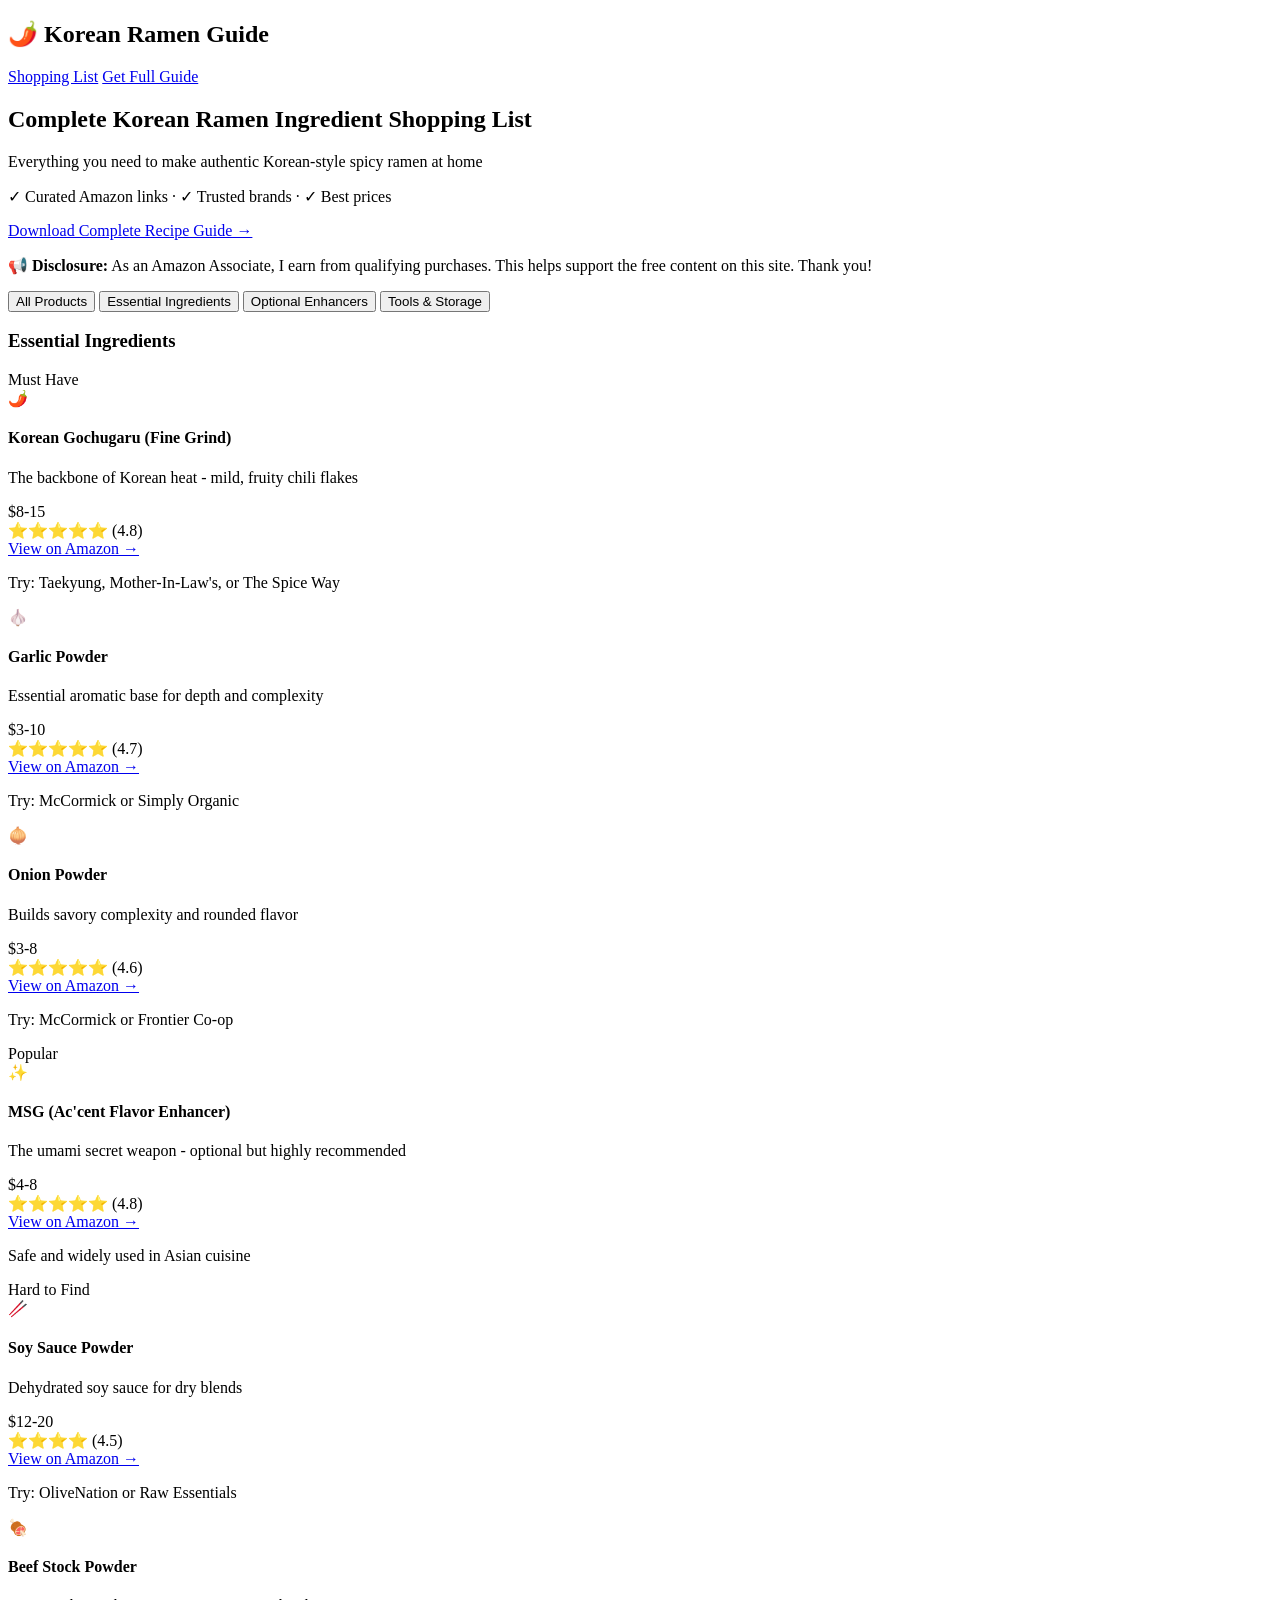
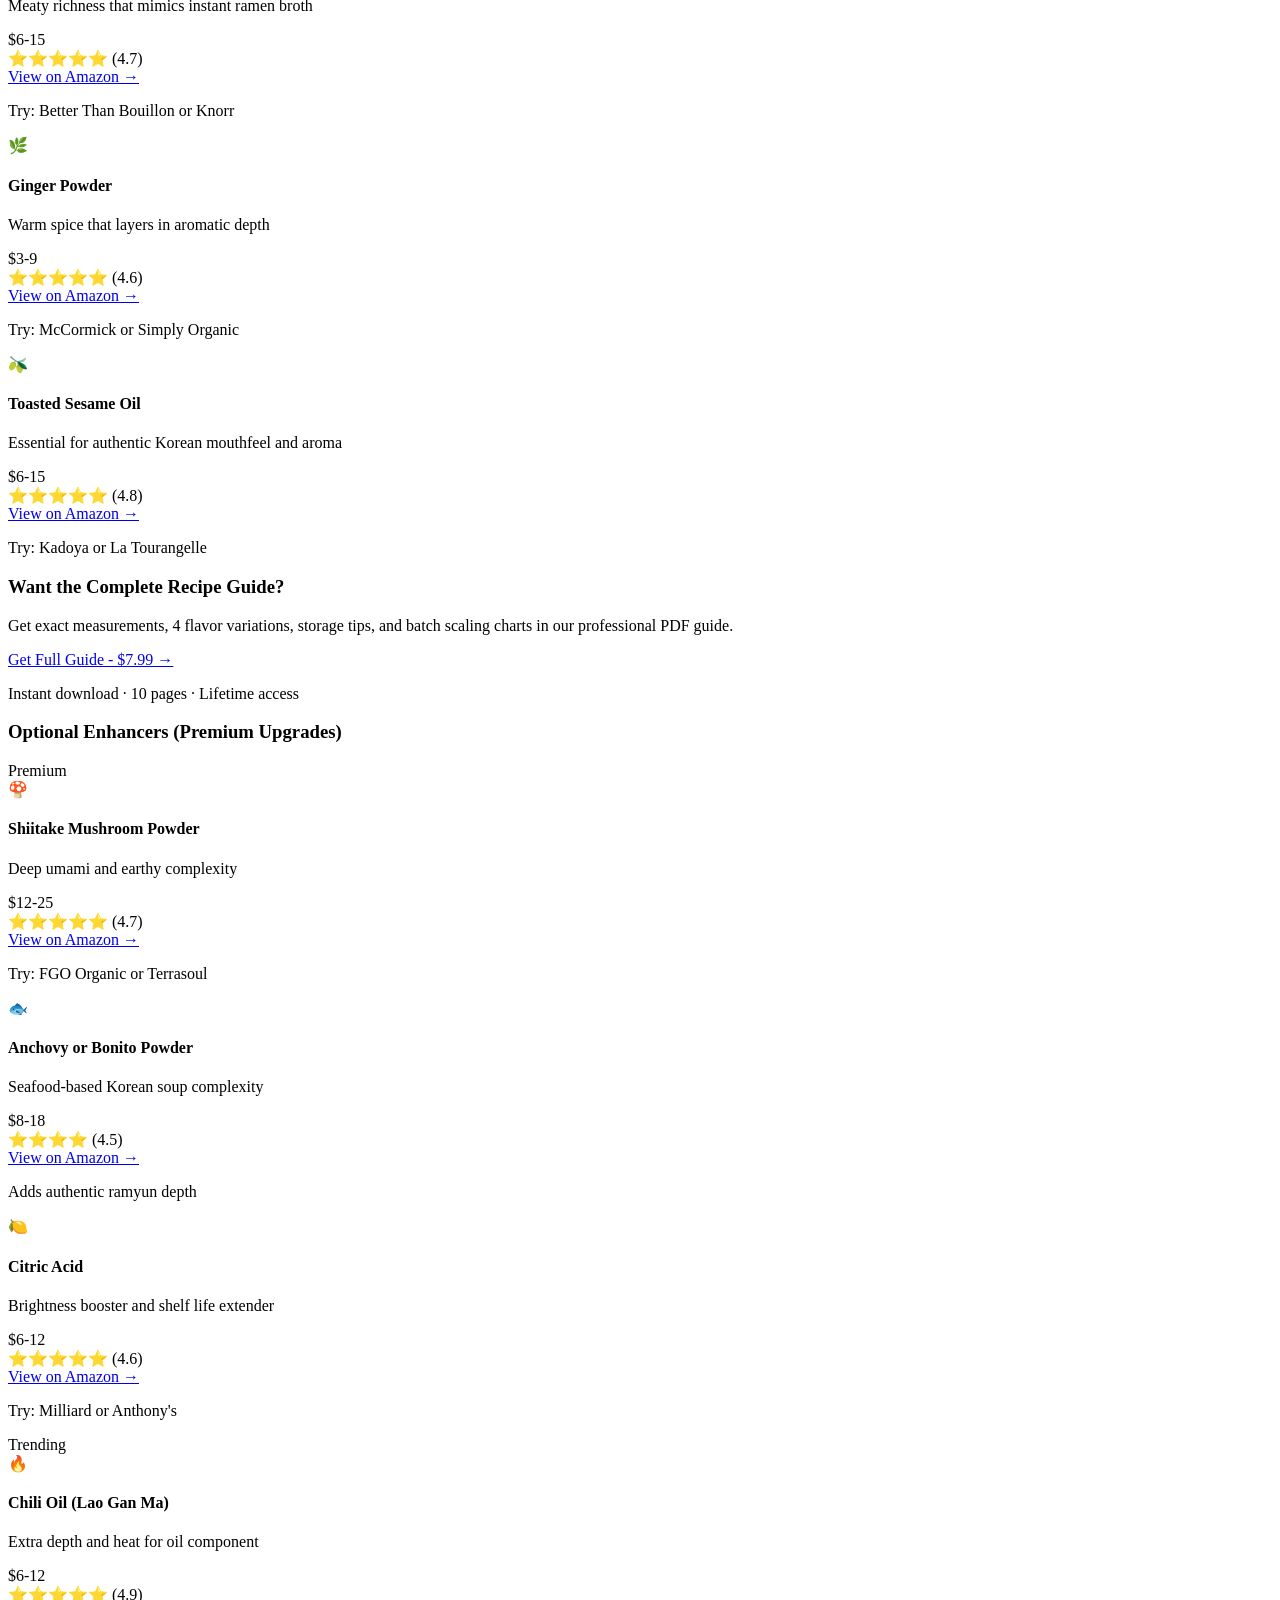
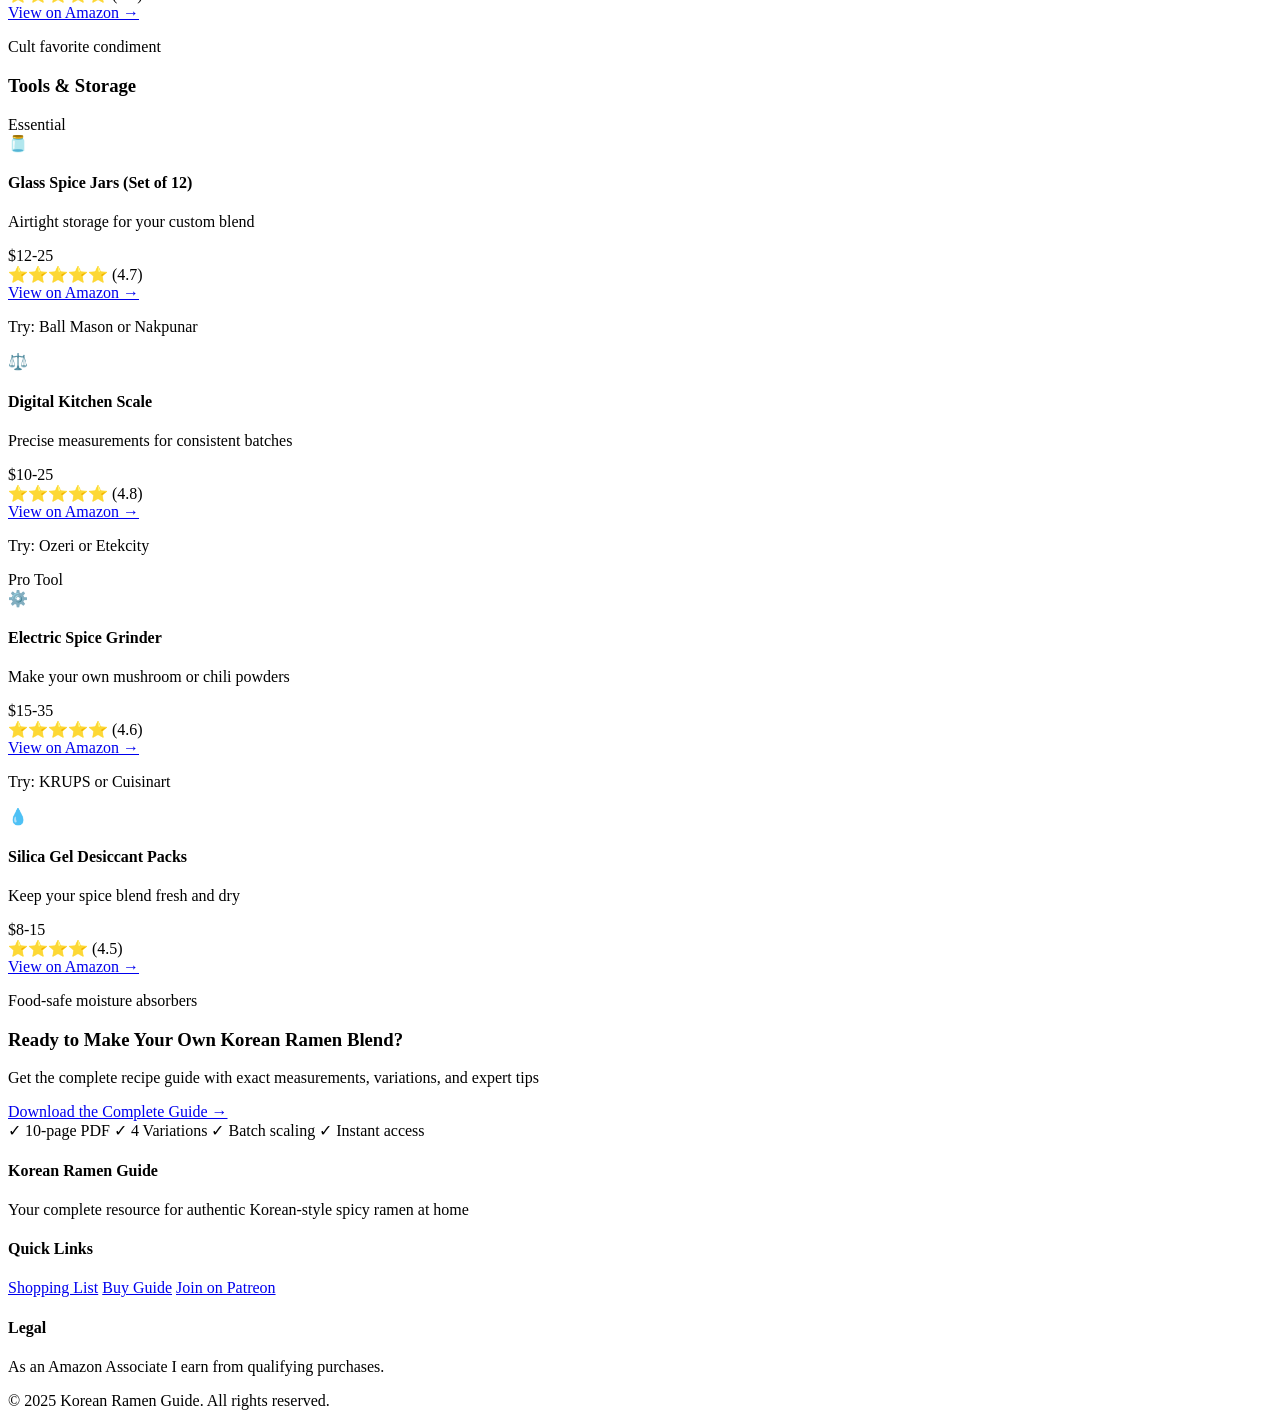
==== index.html @ 149f8b1f "Index file added Index file added" ====
<!DOCTYPE html>
<html lang="en">
<head>
    <meta charset="UTF-8">
    <meta name="viewport" content="width=device-width, initial-scale=1.0">
    <meta name="description" content="Complete shopping list for Korean-style spicy ramen seasoning ingredients. Find everything you need on Amazon with our curated guide.">
    <meta name="keywords" content="Korean ramen, gochugaru, ramen seasoning, DIY ramen, Korean ingredients">
    <title>Korean Ramen Ingredients Shopping List | Complete Guide</title>
    <link rel="stylesheet" href="styles.css">
</head>
<body>
    <!-- Header -->
    <header>
        <nav class="nav-container">
            <div class="logo">
                <h1>🌶️ Korean Ramen Guide</h1>
            </div>
            <div class="nav-links">
                <a href="index.html" class="nav-link active">Shopping List</a>
                <a href="guide.html" class="nav-link">Get Full Guide</a>
            </div>
        </nav>
    </header>

    <!-- Hero Section -->
    <section class="hero">
        <div class="container">
            <h2>Complete Korean Ramen Ingredient Shopping List</h2>
            <p class="subtitle">Everything you need to make authentic Korean-style spicy ramen at home</p>
            <p class="hero-subtext">✓ Curated Amazon links · ✓ Trusted brands · ✓ Best prices</p>
            <a href="guide.html" class="btn btn-secondary">Download Complete Recipe Guide →</a>
        </div>
    </section>

    <!-- Amazon Disclosure -->
    <div class="disclosure">
        <div class="container">
            <p>📢 <strong>Disclosure:</strong> As an Amazon Associate, I earn from qualifying purchases. This helps support the free content on this site. Thank you!</p>
        </div>
    </div>

    <!-- Filter Tabs -->
    <section class="filters">
        <div class="container">
            <div class="filter-tabs">
                <button class="filter-btn active" data-filter="all">All Products</button>
                <button class="filter-btn" data-filter="essential">Essential Ingredients</button>
                <button class="filter-btn" data-filter="optional">Optional Enhancers</button>
                <button class="filter-btn" data-filter="tools">Tools & Storage</button>
            </div>
        </div>
    </section>

    <!-- Products Section -->
    <section class="products">
        <div class="container">
            <h3 class="section-title">Essential Ingredients</h3>
            
            <div class="product-grid">
                <!-- Product Card 1 -->
                <div class="product-card" data-category="essential">
                    <div class="product-badge">Must Have</div>
                    <div class="product-image">
                        <div class="placeholder-img">🌶️</div>
                    </div>
                    <h4>Korean Gochugaru (Fine Grind)</h4>
                    <p class="product-desc">The backbone of Korean heat - mild, fruity chili flakes</p>
                    <div class="product-price">$8-15</div>
                    <div class="product-rating">⭐⭐⭐⭐⭐ (4.8)</div>
                    <a href="#" class="btn btn-primary btn-affiliate" target="_blank" rel="nofollow">View on Amazon →</a>
                    <p class="product-note">Try: Taekyung, Mother-In-Law's, or The Spice Way</p>
                </div>

                <!-- Product Card 2 -->
                <div class="product-card" data-category="essential">
                    <div class="product-image">
                        <div class="placeholder-img">🧄</div>
                    </div>
                    <h4>Garlic Powder</h4>
                    <p class="product-desc">Essential aromatic base for depth and complexity</p>
                    <div class="product-price">$3-10</div>
                    <div class="product-rating">⭐⭐⭐⭐⭐ (4.7)</div>
                    <a href="#" class="btn btn-primary btn-affiliate" target="_blank" rel="nofollow">View on Amazon →</a>
                    <p class="product-note">Try: McCormick or Simply Organic</p>
                </div>

                <!-- Product Card 3 -->
                <div class="product-card" data-category="essential">
                    <div class="product-image">
                        <div class="placeholder-img">🧅</div>
                    </div>
                    <h4>Onion Powder</h4>
                    <p class="product-desc">Builds savory complexity and rounded flavor</p>
                    <div class="product-price">$3-8</div>
                    <div class="product-rating">⭐⭐⭐⭐⭐ (4.6)</div>
                    <a href="#" class="btn btn-primary btn-affiliate" target="_blank" rel="nofollow">View on Amazon →</a>
                    <p class="product-note">Try: McCormick or Frontier Co-op</p>
                </div>

                <!-- Product Card 4 -->
                <div class="product-card" data-category="essential">
                    <div class="product-badge">Popular</div>
                    <div class="product-image">
                        <div class="placeholder-img">✨</div>
                    </div>
                    <h4>MSG (Ac'cent Flavor Enhancer)</h4>
                    <p class="product-desc">The umami secret weapon - optional but highly recommended</p>
                    <div class="product-price">$4-8</div>
                    <div class="product-rating">⭐⭐⭐⭐⭐ (4.8)</div>
                    <a href="#" class="btn btn-primary btn-affiliate" target="_blank" rel="nofollow">View on Amazon →</a>
                    <p class="product-note">Safe and widely used in Asian cuisine</p>
                </div>

                <!-- Product Card 5 -->
                <div class="product-card" data-category="essential">
                    <div class="product-badge">Hard to Find</div>
                    <div class="product-image">
                        <div class="placeholder-img">🥢</div>
                    </div>
                    <h4>Soy Sauce Powder</h4>
                    <p class="product-desc">Dehydrated soy sauce for dry blends</p>
                    <div class="product-price">$12-20</div>
                    <div class="product-rating">⭐⭐⭐⭐ (4.5)</div>
                    <a href="#" class="btn btn-primary btn-affiliate" target="_blank" rel="nofollow">View on Amazon →</a>
                    <p class="product-note">Try: OliveNation or Raw Essentials</p>
                </div>

                <!-- Product Card 6 -->
                <div class="product-card" data-category="essential">
                    <div class="product-image">
                        <div class="placeholder-img">🍖</div>
                    </div>
                    <h4>Beef Stock Powder</h4>
                    <p class="product-desc">Meaty richness that mimics instant ramen broth</p>
                    <div class="product-price">$6-15</div>
                    <div class="product-rating">⭐⭐⭐⭐⭐ (4.7)</div>
                    <a href="#" class="btn btn-primary btn-affiliate" target="_blank" rel="nofollow">View on Amazon →</a>
                    <p class="product-note">Try: Better Than Bouillon or Knorr</p>
                </div>

                <!-- Product Card 7 -->
                <div class="product-card" data-category="essential">
                    <div class="product-image">
                        <div class="placeholder-img">🌿</div>
                    </div>
                    <h4>Ginger Powder</h4>
                    <p class="product-desc">Warm spice that layers in aromatic depth</p>
                    <div class="product-price">$3-9</div>
                    <div class="product-rating">⭐⭐⭐⭐⭐ (4.6)</div>
                    <a href="#" class="btn btn-primary btn-affiliate" target="_blank" rel="nofollow">View on Amazon →</a>
                    <p class="product-note">Try: McCormick or Simply Organic</p>
                </div>

                <!-- Product Card 8 -->
                <div class="product-card" data-category="essential">
                    <div class="product-image">
                        <div class="placeholder-img">🫒</div>
                    </div>
                    <h4>Toasted Sesame Oil</h4>
                    <p class="product-desc">Essential for authentic Korean mouthfeel and aroma</p>
                    <div class="product-price">$6-15</div>
                    <div class="product-rating">⭐⭐⭐⭐⭐ (4.8)</div>
                    <a href="#" class="btn btn-primary btn-affiliate" target="_blank" rel="nofollow">View on Amazon →</a>
                    <p class="product-note">Try: Kadoya or La Tourangelle</p>
                </div>
            </div>

            <!-- Mid-page CTA -->
            <div class="cta-box">
                <h3>Want the Complete Recipe Guide?</h3>
                <p>Get exact measurements, 4 flavor variations, storage tips, and batch scaling charts in our professional PDF guide.</p>
                <a href="guide.html" class="btn btn-cta">Get Full Guide - $7.99 →</a>
                <p class="cta-subtext">Instant download · 10 pages · Lifetime access</p>
            </div>

            <!-- Optional Enhancers Section -->
            <h3 class="section-title">Optional Enhancers (Premium Upgrades)</h3>
            
            <div class="product-grid">
                <!-- Product Card 9 -->
                <div class="product-card" data-category="optional">
                    <div class="product-badge">Premium</div>
                    <div class="product-image">
                        <div class="placeholder-img">🍄</div>
                    </div>
                    <h4>Shiitake Mushroom Powder</h4>
                    <p class="product-desc">Deep umami and earthy complexity</p>
                    <div class="product-price">$12-25</div>
                    <div class="product-rating">⭐⭐⭐⭐⭐ (4.7)</div>
                    <a href="#" class="btn btn-primary btn-affiliate" target="_blank" rel="nofollow">View on Amazon →</a>
                    <p class="product-note">Try: FGO Organic or Terrasoul</p>
                </div>

                <!-- Product Card 10 -->
                <div class="product-card" data-category="optional">
                    <div class="product-image">
                        <div class="placeholder-img">🐟</div>
                    </div>
                    <h4>Anchovy or Bonito Powder</h4>
                    <p class="product-desc">Seafood-based Korean soup complexity</p>
                    <div class="product-price">$8-18</div>
                    <div class="product-rating">⭐⭐⭐⭐ (4.5)</div>
                    <a href="#" class="btn btn-primary btn-affiliate" target="_blank" rel="nofollow">View on Amazon →</a>
                    <p class="product-note">Adds authentic ramyun depth</p>
                </div>

                <!-- Product Card 11 -->
                <div class="product-card" data-category="optional">
                    <div class="product-image">
                        <div class="placeholder-img">🍋</div>
                    </div>
                    <h4>Citric Acid</h4>
                    <p class="product-desc">Brightness booster and shelf life extender</p>
                    <div class="product-price">$6-12</div>
                    <div class="product-rating">⭐⭐⭐⭐⭐ (4.6)</div>
                    <a href="#" class="btn btn-primary btn-affiliate" target="_blank" rel="nofollow">View on Amazon →</a>
                    <p class="product-note">Try: Milliard or Anthony's</p>
                </div>

                <!-- Product Card 12 -->
                <div class="product-card" data-category="optional">
                    <div class="product-badge">Trending</div>
                    <div class="product-image">
                        <div class="placeholder-img">🔥</div>
                    </div>
                    <h4>Chili Oil (Lao Gan Ma)</h4>
                    <p class="product-desc">Extra depth and heat for oil component</p>
                    <div class="product-price">$6-12</div>
                    <div class="product-rating">⭐⭐⭐⭐⭐ (4.9)</div>
                    <a href="#" class="btn btn-primary btn-affiliate" target="_blank" rel="nofollow">View on Amazon →</a>
                    <p class="product-note">Cult favorite condiment</p>
                </div>
            </div>

            <!-- Tools & Storage Section -->
            <h3 class="section-title">Tools & Storage</h3>
            
            <div class="product-grid">
                <!-- Product Card 13 -->
                <div class="product-card" data-category="tools">
                    <div class="product-badge">Essential</div>
                    <div class="product-image">
                        <div class="placeholder-img">🫙</div>
                    </div>
                    <h4>Glass Spice Jars (Set of 12)</h4>
                    <p class="product-desc">Airtight storage for your custom blend</p>
                    <div class="product-price">$12-25</div>
                    <div class="product-rating">⭐⭐⭐⭐⭐ (4.7)</div>
                    <a href="#" class="btn btn-primary btn-affiliate" target="_blank" rel="nofollow">View on Amazon →</a>
                    <p class="product-note">Try: Ball Mason or Nakpunar</p>
                </div>

                <!-- Product Card 14 -->
                <div class="product-card" data-category="tools">
                    <div class="product-image">
                        <div class="placeholder-img">⚖️</div>
                    </div>
                    <h4>Digital Kitchen Scale</h4>
                    <p class="product-desc">Precise measurements for consistent batches</p>
                    <div class="product-price">$10-25</div>
                    <div class="product-rating">⭐⭐⭐⭐⭐ (4.8)</div>
                    <a href="#" class="btn btn-primary btn-affiliate" target="_blank" rel="nofollow">View on Amazon →</a>
                    <p class="product-note">Try: Ozeri or Etekcity</p>
                </div>

                <!-- Product Card 15 -->
                <div class="product-card" data-category="tools">
                    <div class="product-badge">Pro Tool</div>
                    <div class="product-image">
                        <div class="placeholder-img">⚙️</div>
                    </div>
                    <h4>Electric Spice Grinder</h4>
                    <p class="product-desc">Make your own mushroom or chili powders</p>
                    <div class="product-price">$15-35</div>
                    <div class="product-rating">⭐⭐⭐⭐⭐ (4.6)</div>
                    <a href="#" class="btn btn-primary btn-affiliate" target="_blank" rel="nofollow">View on Amazon →</a>
                    <p class="product-note">Try: KRUPS or Cuisinart</p>
                </div>

                <!-- Product Card 16 -->
                <div class="product-card" data-category="tools">
                    <div class="product-image">
                        <div class="placeholder-img">💧</div>
                    </div>
                    <h4>Silica Gel Desiccant Packs</h4>
                    <p class="product-desc">Keep your spice blend fresh and dry</p>
                    <div class="product-price">$8-15</div>
                    <div class="product-rating">⭐⭐⭐⭐ (4.5)</div>
                    <a href="#" class="btn btn-primary btn-affiliate" target="_blank" rel="nofollow">View on Amazon →</a>
                    <p class="product-note">Food-safe moisture absorbers</p>
                </div>
            </div>

        </div>
    </section>

    <!-- Final CTA Section -->
    <section class="final-cta">
        <div class="container">
            <h3>Ready to Make Your Own Korean Ramen Blend?</h3>
            <p>Get the complete recipe guide with exact measurements, variations, and expert tips</p>
            <a href="guide.html" class="btn btn-cta-large">Download the Complete Guide →</a>
            <div class="cta-features">
                <span>✓ 10-page PDF</span>
                <span>✓ 4 Variations</span>
                <span>✓ Batch scaling</span>
                <span>✓ Instant access</span>
            </div>
        </div>
    </section>

    <!-- Footer -->
    <footer>
        <div class="container">
            <div class="footer-content">
                <div class="footer-section">
                    <h4>Korean Ramen Guide</h4>
                    <p>Your complete resource for authentic Korean-style spicy ramen at home</p>
                </div>
                <div class="footer-section">
                    <h4>Quick Links</h4>
                    <a href="index.html">Shopping List</a>
                    <a href="guide.html">Buy Guide</a>
                    <a href="#" target="_blank">Join on Patreon</a>
                </div>
                <div class="footer-section">
                    <h4>Legal</h4>
                    <p class="small">As an Amazon Associate I earn from qualifying purchases.</p>
                    <p class="small">© 2025 Korean Ramen Guide. All rights reserved.</p>
                </div>
            </div>
        </div>
    </footer>

    <script src="script.js"></script>
</body>
</html>
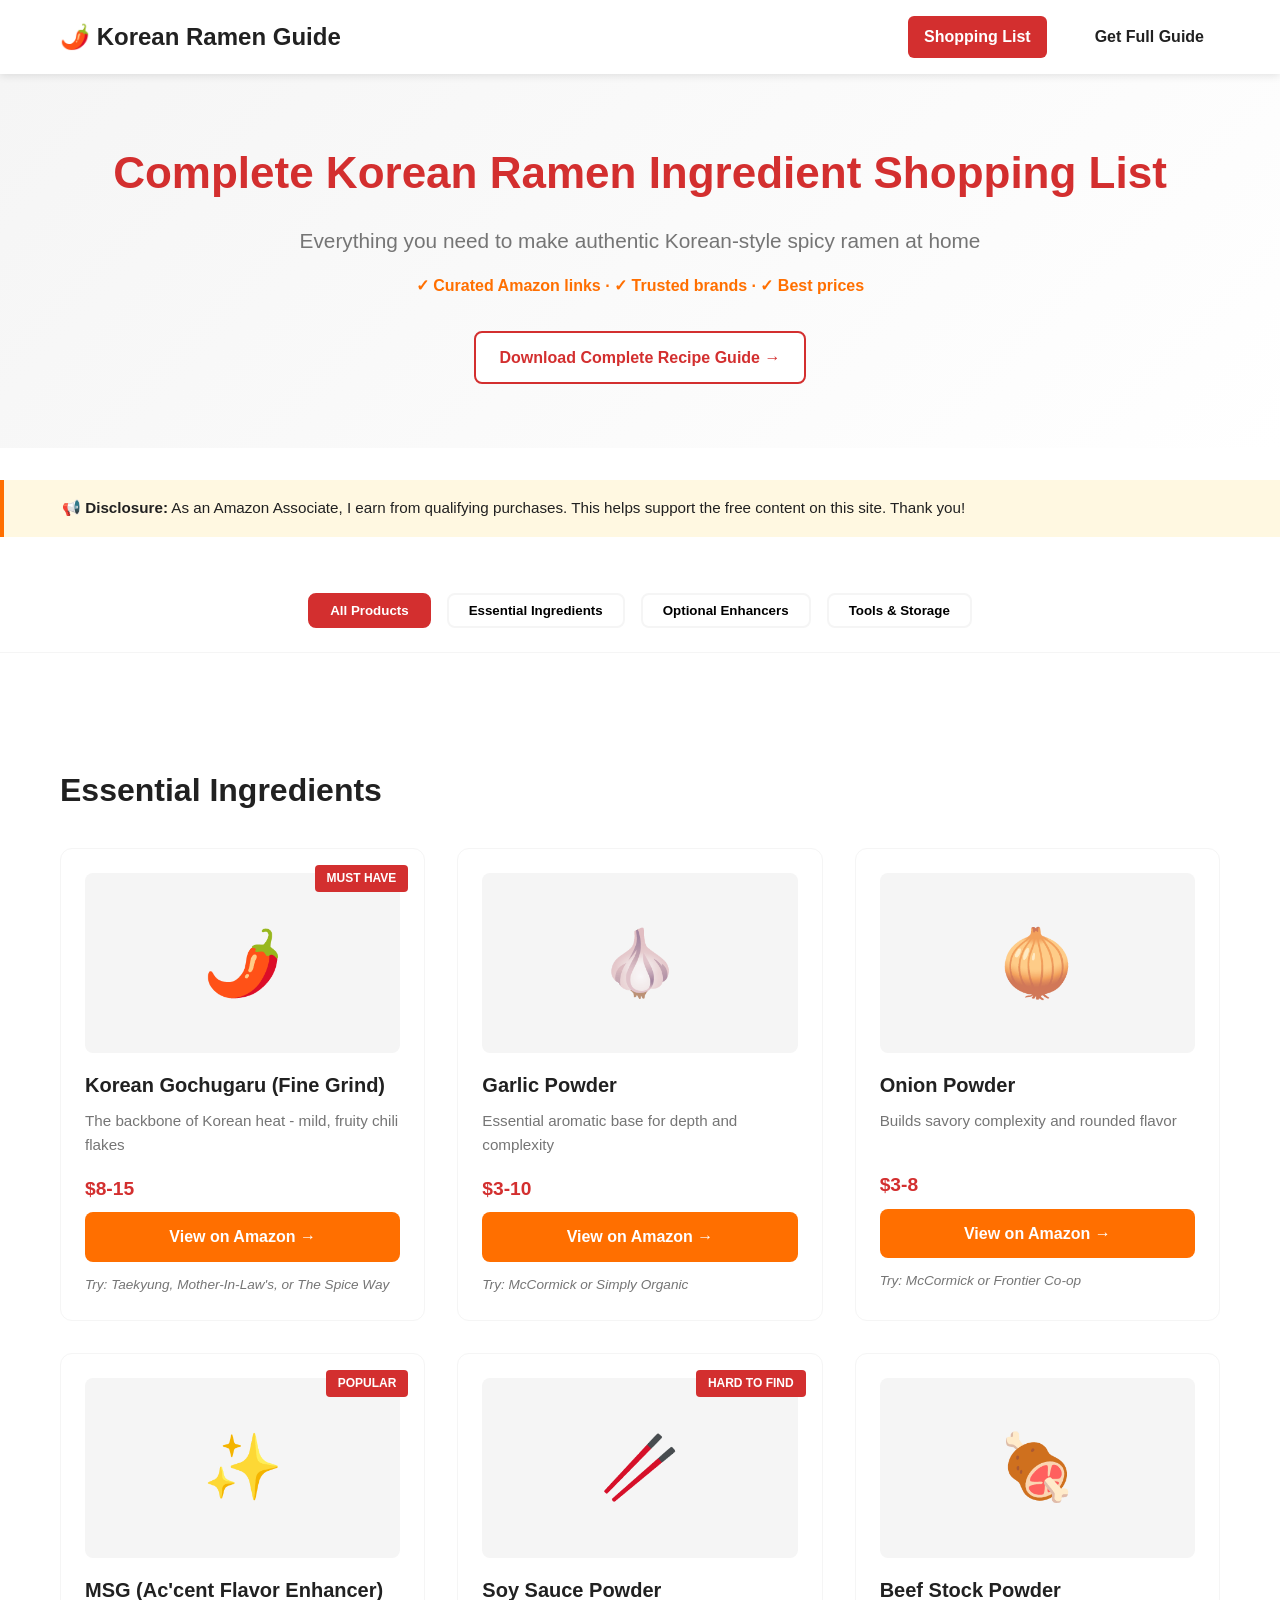
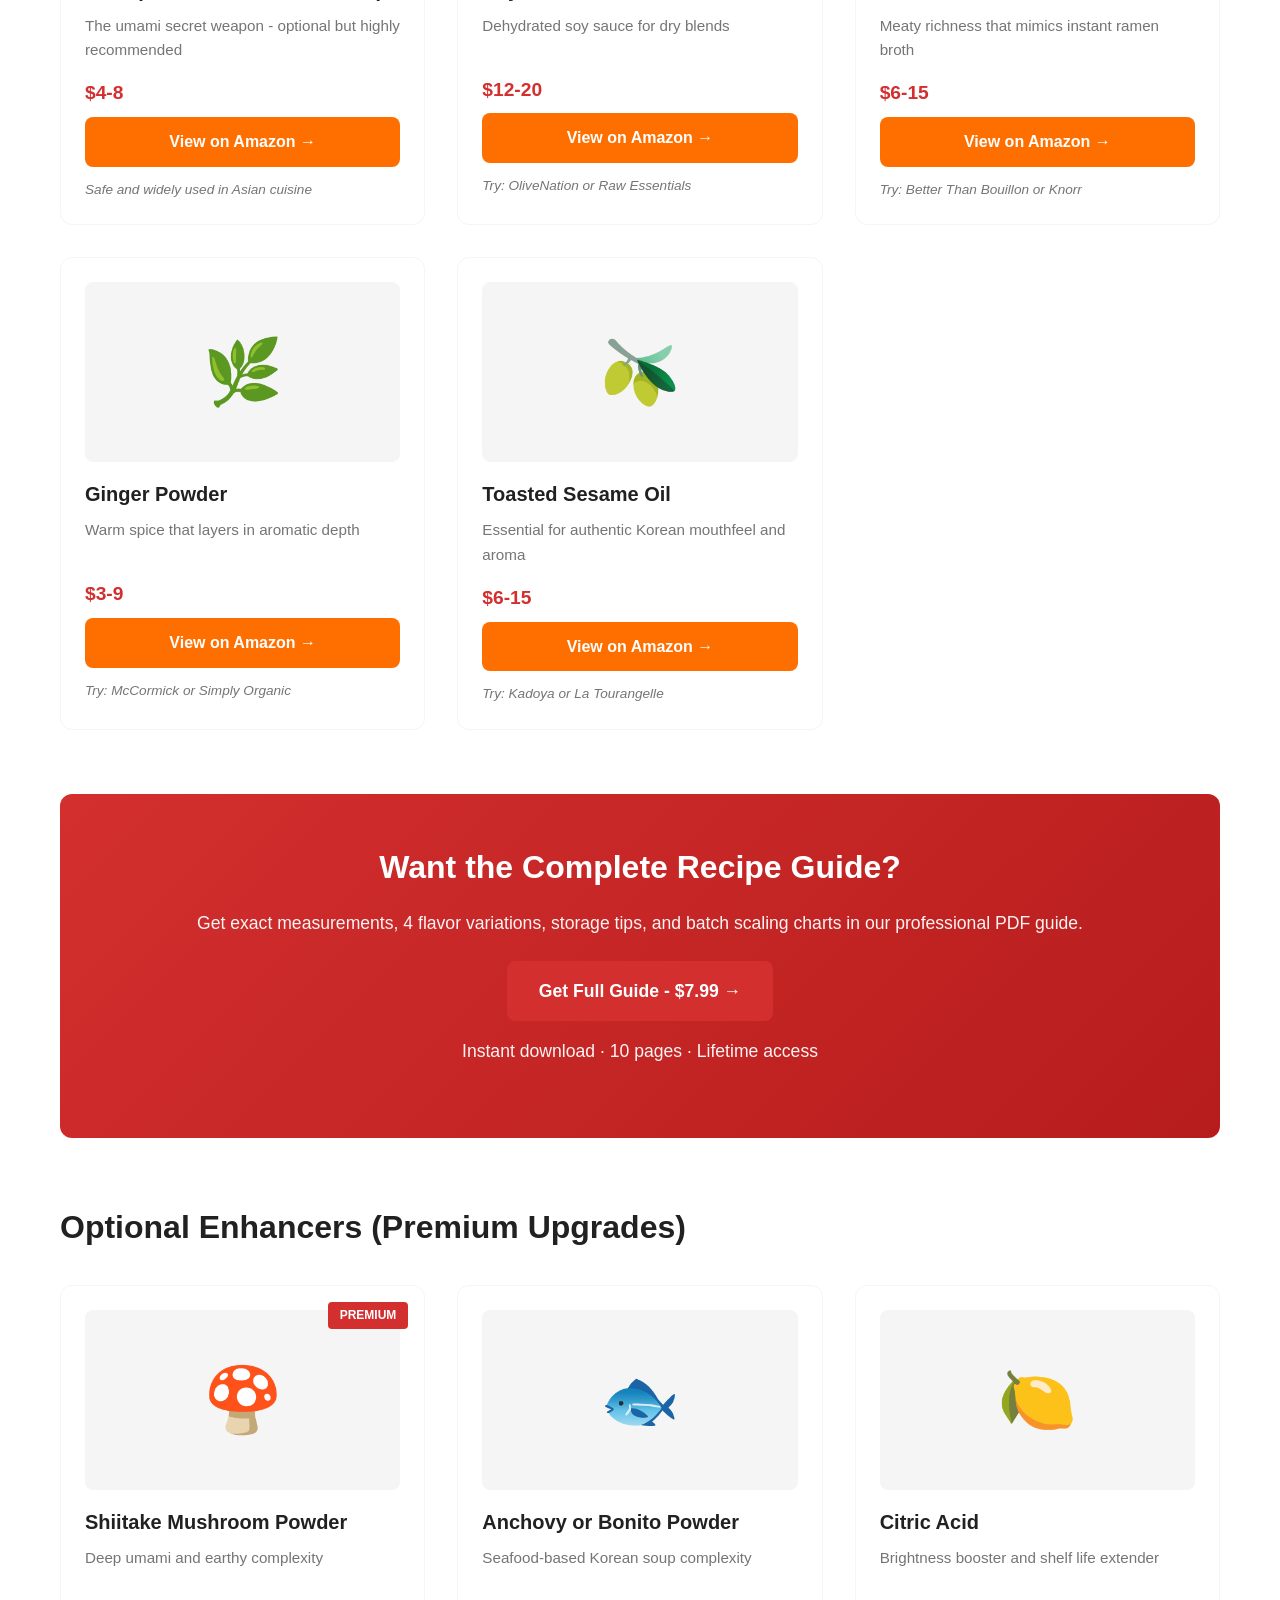
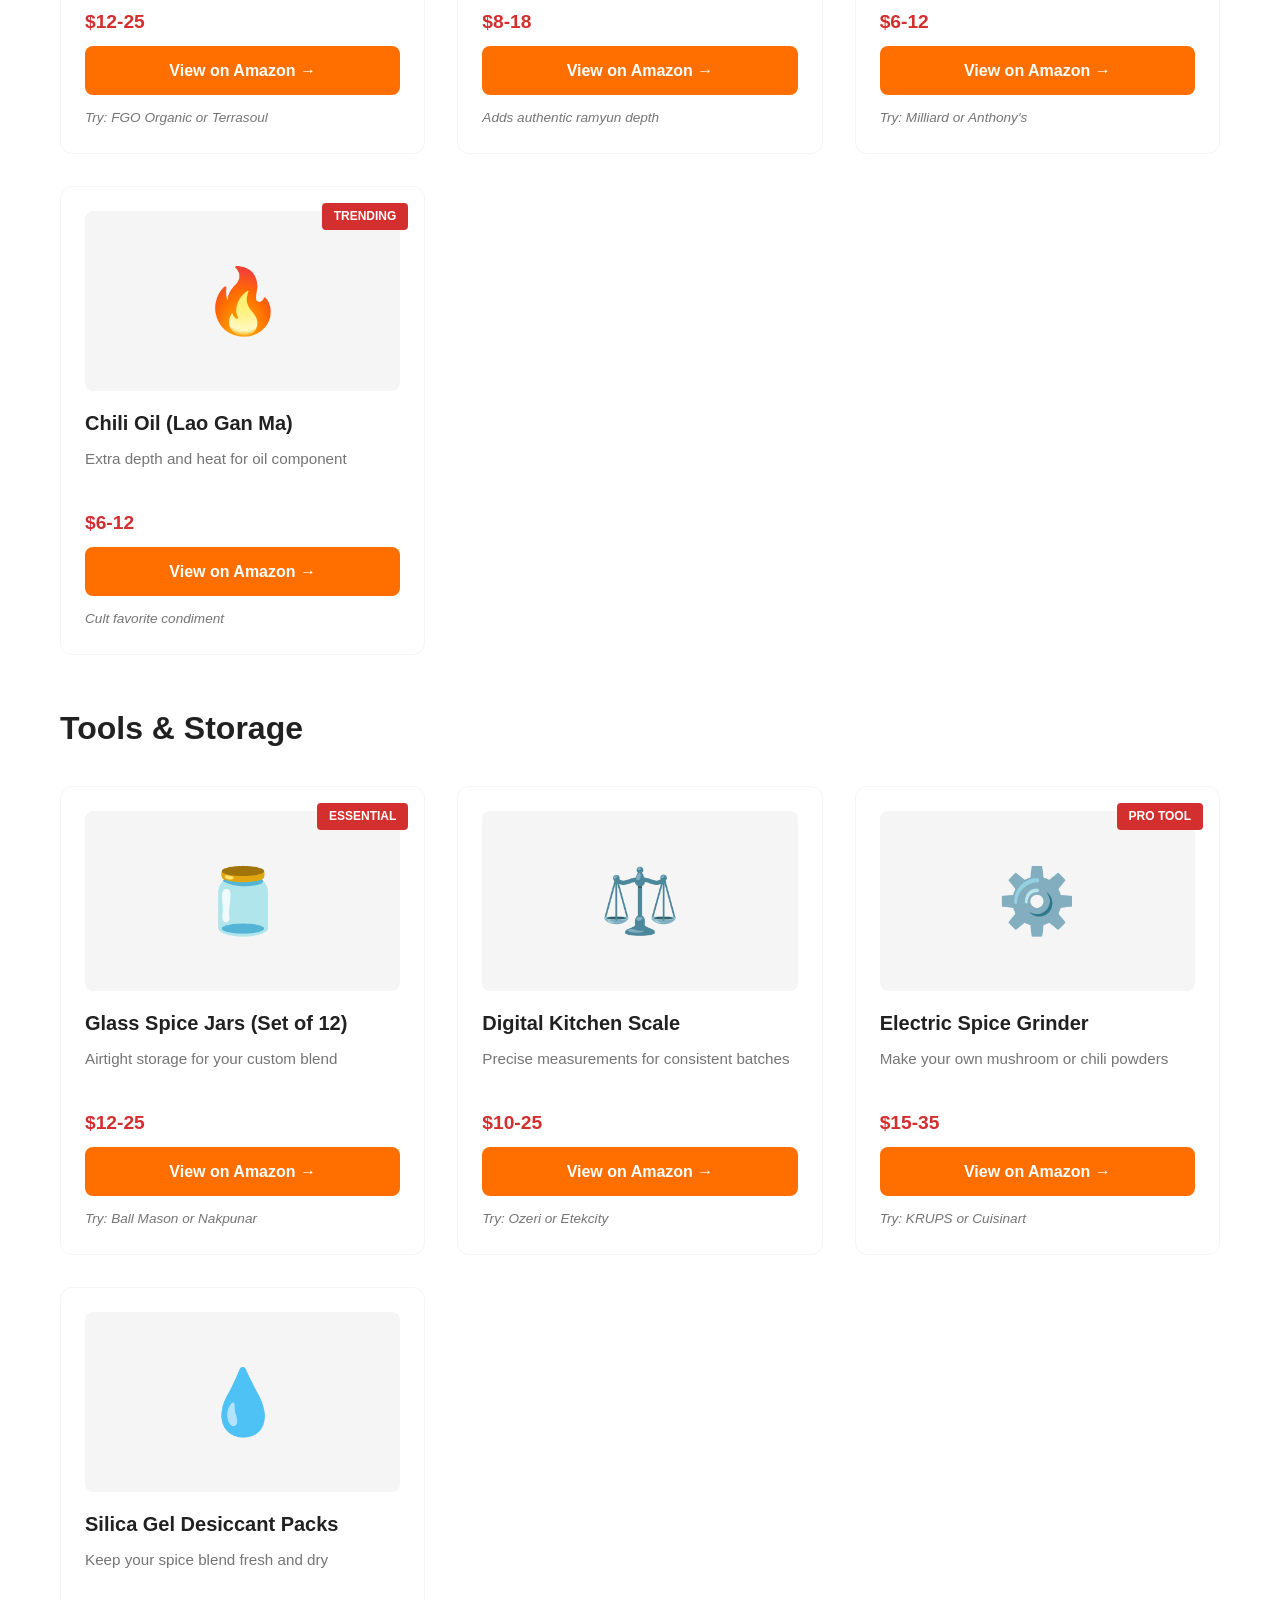
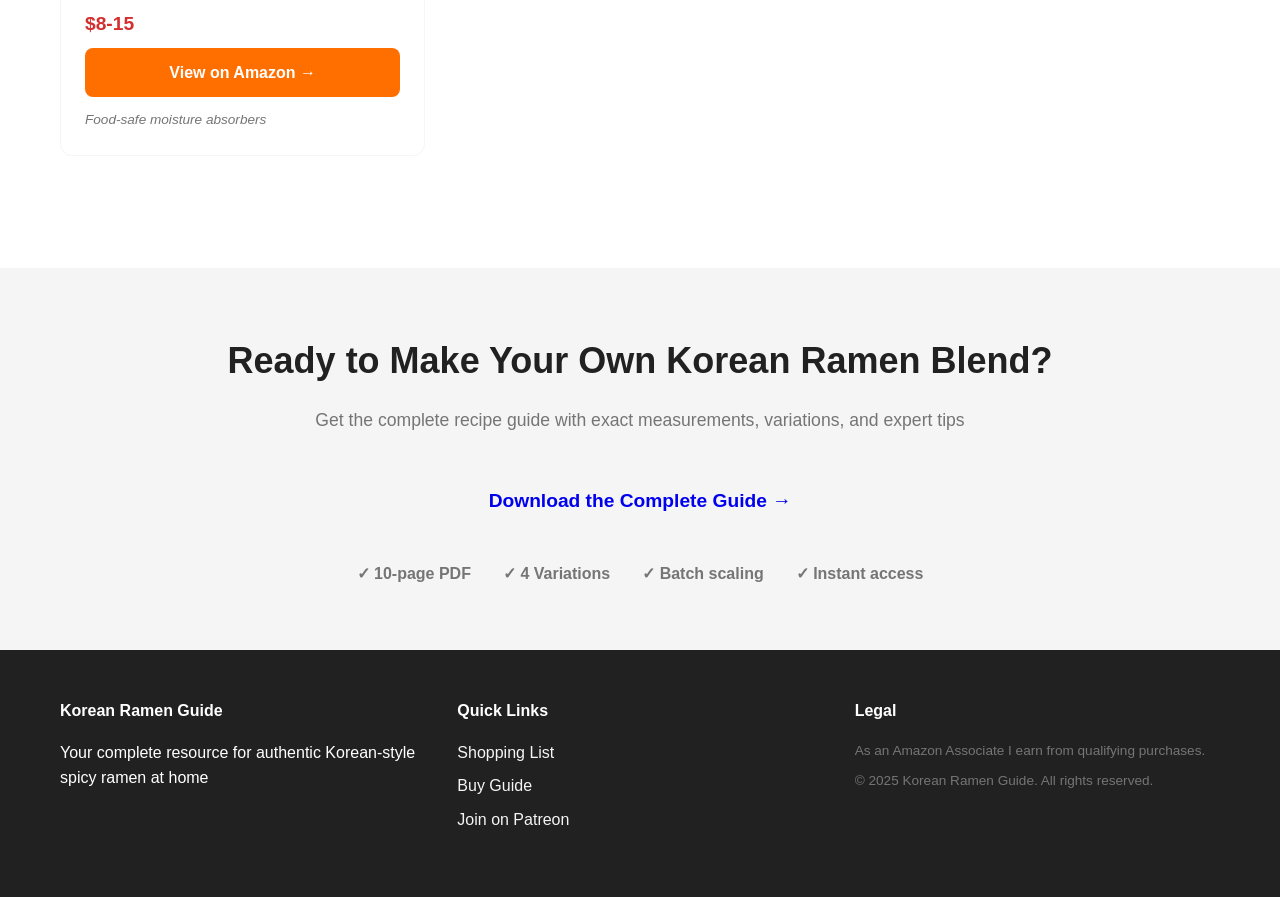
==== commit 7c349961: "Remove fabricated ratings and unsubstantiated claims (Class A, owner-approved) Closes change-control" ====
--- a/index.html
+++ b/index.html
@@ -66,7 +66,6 @@
                     <h4>Korean Gochugaru (Fine Grind)</h4>
                     <p class="product-desc">The backbone of Korean heat - mild, fruity chili flakes</p>
                     <div class="product-price">$8-15</div>
-                    <div class="product-rating">⭐⭐⭐⭐⭐ (4.8)</div>
                     <a href="#" class="btn btn-primary btn-affiliate" target="_blank" rel="nofollow">View on Amazon →</a>
                     <p class="product-note">Try: Taekyung, Mother-In-Law's, or The Spice Way</p>
                 </div>
@@ -79,7 +78,6 @@
                     <h4>Garlic Powder</h4>
                     <p class="product-desc">Essential aromatic base for depth and complexity</p>
                     <div class="product-price">$3-10</div>
-                    <div class="product-rating">⭐⭐⭐⭐⭐ (4.7)</div>
                     <a href="#" class="btn btn-primary btn-affiliate" target="_blank" rel="nofollow">View on Amazon →</a>
                     <p class="product-note">Try: McCormick or Simply Organic</p>
                 </div>
@@ -92,7 +90,6 @@
                     <h4>Onion Powder</h4>
                     <p class="product-desc">Builds savory complexity and rounded flavor</p>
                     <div class="product-price">$3-8</div>
-                    <div class="product-rating">⭐⭐⭐⭐⭐ (4.6)</div>
                     <a href="#" class="btn btn-primary btn-affiliate" target="_blank" rel="nofollow">View on Amazon →</a>
                     <p class="product-note">Try: McCormick or Frontier Co-op</p>
                 </div>
@@ -106,7 +103,6 @@
                     <h4>MSG (Ac'cent Flavor Enhancer)</h4>
                     <p class="product-desc">The umami secret weapon - optional but highly recommended</p>
                     <div class="product-price">$4-8</div>
-                    <div class="product-rating">⭐⭐⭐⭐⭐ (4.8)</div>
                     <a href="#" class="btn btn-primary btn-affiliate" target="_blank" rel="nofollow">View on Amazon →</a>
                     <p class="product-note">Safe and widely used in Asian cuisine</p>
                 </div>
@@ -120,7 +116,6 @@
                     <h4>Soy Sauce Powder</h4>
                     <p class="product-desc">Dehydrated soy sauce for dry blends</p>
                     <div class="product-price">$12-20</div>
-                    <div class="product-rating">⭐⭐⭐⭐ (4.5)</div>
                     <a href="#" class="btn btn-primary btn-affiliate" target="_blank" rel="nofollow">View on Amazon →</a>
                     <p class="product-note">Try: OliveNation or Raw Essentials</p>
                 </div>
@@ -133,7 +128,6 @@
                     <h4>Beef Stock Powder</h4>
                     <p class="product-desc">Meaty richness that mimics instant ramen broth</p>
                     <div class="product-price">$6-15</div>
-                    <div class="product-rating">⭐⭐⭐⭐⭐ (4.7)</div>
                     <a href="#" class="btn btn-primary btn-affiliate" target="_blank" rel="nofollow">View on Amazon →</a>
                     <p class="product-note">Try: Better Than Bouillon or Knorr</p>
                 </div>
@@ -146,7 +140,6 @@
                     <h4>Ginger Powder</h4>
                     <p class="product-desc">Warm spice that layers in aromatic depth</p>
                     <div class="product-price">$3-9</div>
-                    <div class="product-rating">⭐⭐⭐⭐⭐ (4.6)</div>
                     <a href="#" class="btn btn-primary btn-affiliate" target="_blank" rel="nofollow">View on Amazon →</a>
                     <p class="product-note">Try: McCormick or Simply Organic</p>
                 </div>
@@ -159,7 +152,6 @@
                     <h4>Toasted Sesame Oil</h4>
                     <p class="product-desc">Essential for authentic Korean mouthfeel and aroma</p>
                     <div class="product-price">$6-15</div>
-                    <div class="product-rating">⭐⭐⭐⭐⭐ (4.8)</div>
                     <a href="#" class="btn btn-primary btn-affiliate" target="_blank" rel="nofollow">View on Amazon →</a>
                     <p class="product-note">Try: Kadoya or La Tourangelle</p>
                 </div>
@@ -186,7 +178,6 @@
                     <h4>Shiitake Mushroom Powder</h4>
                     <p class="product-desc">Deep umami and earthy complexity</p>
                     <div class="product-price">$12-25</div>
-                    <div class="product-rating">⭐⭐⭐⭐⭐ (4.7)</div>
                     <a href="#" class="btn btn-primary btn-affiliate" target="_blank" rel="nofollow">View on Amazon →</a>
                     <p class="product-note">Try: FGO Organic or Terrasoul</p>
                 </div>
@@ -199,7 +190,6 @@
                     <h4>Anchovy or Bonito Powder</h4>
                     <p class="product-desc">Seafood-based Korean soup complexity</p>
                     <div class="product-price">$8-18</div>
-                    <div class="product-rating">⭐⭐⭐⭐ (4.5)</div>
                     <a href="#" class="btn btn-primary btn-affiliate" target="_blank" rel="nofollow">View on Amazon →</a>
                     <p class="product-note">Adds authentic ramyun depth</p>
                 </div>
@@ -212,7 +202,6 @@
                     <h4>Citric Acid</h4>
                     <p class="product-desc">Brightness booster and shelf life extender</p>
                     <div class="product-price">$6-12</div>
-                    <div class="product-rating">⭐⭐⭐⭐⭐ (4.6)</div>
                     <a href="#" class="btn btn-primary btn-affiliate" target="_blank" rel="nofollow">View on Amazon →</a>
                     <p class="product-note">Try: Milliard or Anthony's</p>
                 </div>
@@ -226,7 +215,6 @@
                     <h4>Chili Oil (Lao Gan Ma)</h4>
                     <p class="product-desc">Extra depth and heat for oil component</p>
                     <div class="product-price">$6-12</div>
-                    <div class="product-rating">⭐⭐⭐⭐⭐ (4.9)</div>
                     <a href="#" class="btn btn-primary btn-affiliate" target="_blank" rel="nofollow">View on Amazon →</a>
                     <p class="product-note">Cult favorite condiment</p>
                 </div>
@@ -245,7 +233,6 @@
                     <h4>Glass Spice Jars (Set of 12)</h4>
                     <p class="product-desc">Airtight storage for your custom blend</p>
                     <div class="product-price">$12-25</div>
-                    <div class="product-rating">⭐⭐⭐⭐⭐ (4.7)</div>
                     <a href="#" class="btn btn-primary btn-affiliate" target="_blank" rel="nofollow">View on Amazon →</a>
                     <p class="product-note">Try: Ball Mason or Nakpunar</p>
                 </div>
@@ -258,7 +245,6 @@
                     <h4>Digital Kitchen Scale</h4>
                     <p class="product-desc">Precise measurements for consistent batches</p>
                     <div class="product-price">$10-25</div>
-                    <div class="product-rating">⭐⭐⭐⭐⭐ (4.8)</div>
                     <a href="#" class="btn btn-primary btn-affiliate" target="_blank" rel="nofollow">View on Amazon →</a>
                     <p class="product-note">Try: Ozeri or Etekcity</p>
                 </div>
@@ -272,7 +258,6 @@
                     <h4>Electric Spice Grinder</h4>
                     <p class="product-desc">Make your own mushroom or chili powders</p>
                     <div class="product-price">$15-35</div>
-                    <div class="product-rating">⭐⭐⭐⭐⭐ (4.6)</div>
                     <a href="#" class="btn btn-primary btn-affiliate" target="_blank" rel="nofollow">View on Amazon →</a>
                     <p class="product-note">Try: KRUPS or Cuisinart</p>
                 </div>
@@ -285,7 +270,6 @@
                     <h4>Silica Gel Desiccant Packs</h4>
                     <p class="product-desc">Keep your spice blend fresh and dry</p>
                     <div class="product-price">$8-15</div>
-                    <div class="product-rating">⭐⭐⭐⭐ (4.5)</div>
                     <a href="#" class="btn btn-primary btn-affiliate" target="_blank" rel="nofollow">View on Amazon →</a>
                     <p class="product-note">Food-safe moisture absorbers</p>
                 </div>
--- a/styles.css
+++ b/styles.css
@@ -0,0 +1,835 @@
+/* ================================
+   Korean Ramen Guide - CSS
+   ================================ */
+
+/* Reset & Base */
+* {
+    margin: 0;
+    padding: 0;
+    box-sizing: border-box;
+}
+
+:root {
+    --red: #D32F2F;
+    --orange: #FF6F00;
+    --dark: #212121;
+    --gray: #757575;
+    --light: #F5F5F5;
+    --cream: #FFF8E1;
+    --white: #FFFFFF;
+}
+
+body {
+    font-family: -apple-system, BlinkMacSystemFont, 'Segoe UI', Roboto, 'Helvetica Neue', Arial, sans-serif;
+    line-height: 1.6;
+    color: var(--dark);
+    background: var(--white);
+}
+
+.container {
+    max-width: 1200px;
+    margin: 0 auto;
+    padding: 0 20px;
+}
+
+/* Header & Nav */
+header {
+    background: var(--white);
+    box-shadow: 0 2px 8px rgba(0,0,0,0.1);
+    position: sticky;
+    top: 0;
+    z-index: 100;
+}
+
+.nav-container {
+    max-width: 1200px;
+    margin: 0 auto;
+    padding: 1rem 20px;
+    display: flex;
+    justify-content: space-between;
+    align-items: center;
+}
+
+.logo h1 {
+    font-size: 1.5rem;
+    font-weight: 700;
+    color: var(--dark);
+}
+
+.nav-links {
+    display: flex;
+    gap: 2rem;
+}
+
+.nav-link {
+    text-decoration: none;
+    color: var(--dark);
+    font-weight: 600;
+    padding: 0.5rem 1rem;
+    border-radius: 6px;
+    transition: all 0.3s;
+}
+
+.nav-link:hover {
+    color: var(--red);
+}
+
+.nav-link.active {
+    background: var(--red);
+    color: var(--white);
+}
+
+/* Buttons */
+.btn {
+    display: inline-block;
+    padding: 0.75rem 1.5rem;
+    border-radius: 8px;
+    text-decoration: none;
+    font-weight: 600;
+    transition: all 0.3s;
+    cursor: pointer;
+    text-align: center;
+}
+
+.btn-primary {
+    background: var(--orange);
+    color: var(--white);
+}
+
+.btn-primary:hover {
+    background: #E65100;
+    transform: translateY(-2px);
+    box-shadow: 0 4px 12px rgba(255,111,0,0.3);
+}
+
+.btn-secondary {
+    background: var(--white);
+    color: var(--red);
+    border: 2px solid var(--red);
+}
+
+.btn-secondary:hover {
+    background: var(--red);
+    color: var(--white);
+}
+
+.btn-cta,
+.btn-buy,
+.btn-buy-large,
+.btn-buy-huge {
+    background: var(--red);
+    color: var(--white);
+    padding: 1rem 2rem;
+    font-size: 1.1rem;
+}
+
+.btn-cta-large {
+    font-size: 1.2rem;
+    padding: 1.25rem 2.5rem;
+}
+
+.btn-buy-large {
+    font-size: 1.25rem;
+    padding: 1.25rem 3rem;
+}
+
+.btn-buy-huge {
+    font-size: 1.3rem;
+    padding: 1.5rem 3.5rem;
+}
+
+.btn:hover {
+    transform: translateY(-3px);
+    box-shadow: 0 6px 16px rgba(0,0,0,0.2);
+}
+
+/* Hero Sections */
+.hero,
+.guide-hero {
+    background: linear-gradient(135deg, var(--light) 0%, var(--white) 100%);
+    padding: 4rem 0;
+    text-align: center;
+}
+
+.hero h2 {
+    font-size: 2.75rem;
+    color: var(--red);
+    margin-bottom: 1rem;
+    font-weight: 800;
+}
+
+.subtitle {
+    font-size: 1.3rem;
+    color: var(--gray);
+    margin-bottom: 1rem;
+}
+
+.hero-subtext {
+    color: var(--orange);
+    font-weight: 600;
+    margin-bottom: 2rem;
+}
+
+/* Guide Hero Two-Column */
+.hero-two-col {
+    display: grid;
+    grid-template-columns: 1fr 1fr;
+    gap: 3rem;
+    align-items: center;
+    text-align: left;
+}
+
+.hero-title {
+    font-size: 2.5rem;
+    font-weight: 800;
+    margin-bottom: 1rem;
+    color: var(--dark);
+}
+
+.hero-desc {
+    font-size: 1.2rem;
+    color: var(--gray);
+    margin-bottom: 2rem;
+}
+
+.value-list {
+    margin-bottom: 2rem;
+}
+
+.value-item {
+    display: flex;
+    align-items: center;
+    gap: 0.75rem;
+    margin-bottom: 0.75rem;
+    font-size: 1.05rem;
+}
+
+.checkmark {
+    color: var(--red);
+    font-weight: 700;
+    font-size: 1.3rem;
+}
+
+.price-container {
+    background: var(--white);
+    border: 2px solid var(--light);
+    border-radius: 12px;
+    padding: 1.5rem;
+    text-align: center;
+    margin-bottom: 1.5rem;
+}
+
+.price-label {
+    text-transform: uppercase;
+    font-size: 0.85rem;
+    color: var(--gray);
+}
+
+.price-amount {
+    font-size: 3rem;
+    font-weight: 800;
+    color: var(--red);
+    margin: 0.5rem 0;
+}
+
+.price-desc {
+    font-size: 0.9rem;
+    color: var(--gray);
+}
+
+.trust-badges {
+    display: flex;
+    flex-direction: column;
+    gap: 0.5rem;
+    margin-top: 1rem;
+    font-size: 0.9rem;
+    color: var(--gray);
+}
+
+/* PDF Preview */
+.pdf-preview {
+    text-align: center;
+}
+
+.pdf-cover {
+    background: linear-gradient(135deg, var(--red), #B71C1C);
+    color: var(--white);
+    padding: 3rem 2rem;
+    border-radius: 12px;
+    box-shadow: 0 8px 24px rgba(0,0,0,0.2);
+}
+
+.cover-title {
+    font-size: 2rem;
+    font-weight: 800;
+    margin-bottom: 1rem;
+    line-height: 1.2;
+}
+
+.cover-subtitle {
+    font-size: 1rem;
+    opacity: 0.95;
+    margin-bottom: 1.5rem;
+}
+
+.cover-tags {
+    display: flex;
+    justify-content: center;
+    gap: 0.75rem;
+    flex-wrap: wrap;
+}
+
+.cover-tags span {
+    background: rgba(255,255,255,0.2);
+    padding: 0.25rem 0.75rem;
+    border-radius: 4px;
+    font-size: 0.85rem;
+}
+
+.preview-caption {
+    margin-top: 1rem;
+    color: var(--gray);
+    font-style: italic;
+}
+
+/* Disclosure */
+.disclosure {
+    background: var(--cream);
+    border-left: 4px solid var(--orange);
+    padding: 1rem 20px;
+    margin: 2rem 0;
+}
+
+.disclosure p {
+    font-size: 0.95rem;
+}
+
+/* Filters */
+.filters {
+    padding: 1.5rem 0;
+    border-bottom: 1px solid var(--light);
+}
+
+.filter-tabs {
+    display: flex;
+    gap: 1rem;
+    justify-content: center;
+    flex-wrap: wrap;
+}
+
+.filter-btn {
+    padding: 0.5rem 1.25rem;
+    background: var(--white);
+    border: 2px solid var(--light);
+    border-radius: 8px;
+    font-weight: 600;
+    cursor: pointer;
+    transition: all 0.3s;
+}
+
+.filter-btn:hover,
+.filter-btn.active {
+    background: var(--red);
+    color: var(--white);
+    border-color: var(--red);
+}
+
+/* Products */
+.products {
+    padding: 4rem 0;
+}
+
+.section-title {
+    font-size: 2rem;
+    font-weight: 700;
+    margin: 3rem 0 2rem;
+    color: var(--dark);
+}
+
+.product-grid {
+    display: grid;
+    grid-template-columns: repeat(auto-fill, minmax(280px, 1fr));
+    gap: 2rem;
+    margin-bottom: 3rem;
+}
+
+.product-card {
+    background: var(--white);
+    border: 1px solid var(--light);
+    border-radius: 12px;
+    padding: 1.5rem;
+    position: relative;
+    transition: all 0.3s;
+}
+
+.product-card:hover {
+    box-shadow: 0 8px 20px rgba(0,0,0,0.12);
+    transform: translateY(-4px);
+}
+
+.product-badge {
+    position: absolute;
+    top: 1rem;
+    right: 1rem;
+    background: var(--red);
+    color: var(--white);
+    padding: 0.25rem 0.75rem;
+    border-radius: 4px;
+    font-size: 0.75rem;
+    font-weight: 700;
+    text-transform: uppercase;
+}
+
+.product-image {
+    margin-bottom: 1rem;
+}
+
+.placeholder-img {
+    width: 100%;
+    height: 180px;
+    background: var(--light);
+    border-radius: 8px;
+    display: flex;
+    align-items: center;
+    justify-content: center;
+    font-size: 4rem;
+}
+
+.product-card h4 {
+    font-size: 1.25rem;
+    margin-bottom: 0.5rem;
+    color: var(--dark);
+}
+
+.product-desc {
+    color: var(--gray);
+    font-size: 0.95rem;
+    margin-bottom: 1rem;
+    min-height: 45px;
+}
+
+.product-price {
+    font-size: 1.2rem;
+    font-weight: 700;
+    color: var(--red);
+    margin-bottom: 0.5rem;
+}
+
+.product-rating {
+    color: var(--orange);
+    font-size: 0.9rem;
+    margin-bottom: 1rem;
+}
+
+.btn-affiliate {
+    width: 100%;
+    display: block;
+}
+
+.product-note {
+    font-size: 0.85rem;
+    color: var(--gray);
+    margin-top: 0.75rem;
+    font-style: italic;
+}
+
+/* CTA Boxes */
+.cta-box {
+    background: linear-gradient(135deg, var(--red), #B71C1C);
+    color: var(--white);
+    padding: 3rem 2rem;
+    border-radius: 12px;
+    text-align: center;
+    margin: 4rem 0;
+}
+
+.cta-box h3 {
+    font-size: 2rem;
+    margin-bottom: 1rem;
+}
+
+.cta-box p {
+    font-size: 1.1rem;
+    margin-bottom: 1.5rem;
+    opacity: 0.95;
+}
+
+.cta-subtext {
+    font-size: 0.9rem;
+    margin-top: 1rem;
+    opacity: 0.85;
+}
+
+.cta-box-large {
+    background: linear-gradient(135deg, var(--red), #B71C1C);
+    color: var(--white);
+    padding: 4rem 2rem;
+    border-radius: 12px;
+    text-align: center;
+}
+
+.guarantee-text {
+    margin-top: 1rem;
+    font-size: 0.95rem;
+    opacity: 0.9;
+}
+
+/* What's Included */
+.whats-included {
+    padding: 4rem 0;
+    background: var(--white);
+}
+
+.section-heading {
+    text-align: center;
+    font-size: 2.25rem;
+    font-weight: 700;
+    margin-bottom: 3rem;
+}
+
+.section-subheading {
+    text-align: center;
+    font-size: 1.1rem;
+    color: var(--gray);
+    margin-bottom: 2rem;
+}
+
+.included-grid {
+    display: grid;
+    grid-template-columns: repeat(auto-fit, minmax(250px, 1fr));
+    gap: 2rem;
+}
+
+.feature-card {
+    text-align: center;
+    padding: 1.5rem;
+}
+
+.feature-icon {
+    font-size: 3rem;
+    margin-bottom: 1rem;
+}
+
+.feature-card h4 {
+    font-size: 1.2rem;
+    margin-bottom: 0.75rem;
+}
+
+.feature-card p {
+    color: var(--gray);
+}
+
+/* Preview Section */
+.preview-section {
+    padding: 4rem 0;
+    background: var(--light);
+}
+
+.preview-grid {
+    display: grid;
+    grid-template-columns: repeat(auto-fit, minmax(220px, 1fr));
+    gap: 2rem;
+}
+
+.preview-item {
+    text-align: center;
+}
+
+.page-preview {
+    background: var(--white);
+    border-radius: 8px;
+    overflow: hidden;
+    box-shadow: 0 4px 12px rgba(0,0,0,0.1);
+    margin-bottom: 1rem;
+}
+
+.page-header {
+    background: var(--red);
+    color: var(--white);
+    padding: 1rem;
+    font-weight: 600;
+}
+
+.page-body {
+    padding: 2.5rem 1rem;
+    min-height: 160px;
+    display: flex;
+    align-items: center;
+    justify-content: center;
+    color: var(--gray);
+    font-size: 0.9rem;
+}
+
+/* Problem/Solution */
+.problem-solution {
+    padding: 4rem 0;
+}
+
+.ps-grid {
+    max-width: 900px;
+    margin: 0 auto;
+}
+
+.ps-row {
+    display: grid;
+    grid-template-columns: 1fr auto 1fr;
+    gap: 1.5rem;
+    align-items: center;
+    margin-bottom: 2rem;
+}
+
+.problem-box,
+.solution-box {
+    padding: 1.5rem;
+    border-radius: 8px;
+}
+
+.problem-box {
+    background: var(--light);
+}
+
+.solution-box {
+    background: var(--cream);
+}
+
+.problem-box h4,
+.solution-box h4 {
+    margin-bottom: 0.5rem;
+}
+
+.arrow {
+    font-size: 2rem;
+    color: var(--orange);
+    font-weight: 700;
+}
+
+/* Mid CTA */
+.cta-mid {
+    padding: 4rem 0;
+}
+
+/* FAQ */
+.faq {
+    padding: 4rem 0;
+    background: var(--light);
+}
+
+.faq-container {
+    max-width: 800px;
+    margin: 0 auto;
+}
+
+.faq-item {
+    background: var(--white);
+    border-radius: 8px;
+    margin-bottom: 1rem;
+    overflow: hidden;
+}
+
+.faq-item summary {
+    padding: 1.5rem;
+    font-weight: 600;
+    font-size: 1.1rem;
+    cursor: pointer;
+    list-style: none;
+    position: relative;
+}
+
+.faq-item summary::-webkit-details-marker {
+    display: none;
+}
+
+.faq-item summary::after {
+    content: '+';
+    position: absolute;
+    right: 1.5rem;
+    font-size: 1.5rem;
+    color: var(--red);
+    font-weight: 700;
+}
+
+.faq-item[open] summary::after {
+    content: '−';
+}
+
+.faq-item p {
+    padding: 0 1.5rem 1.5rem;
+    color: var(--gray);
+}
+
+/* Final CTA */
+.final-cta,
+.final-cta-section {
+    padding: 4rem 0;
+    background: var(--light);
+}
+
+.final-cta h3,
+.final-cta-box h3 {
+    font-size: 2.25rem;
+    margin-bottom: 1rem;
+    text-align: center;
+}
+
+.final-cta p {
+    text-align: center;
+    font-size: 1.1rem;
+    color: var(--gray);
+    margin-bottom: 2rem;
+}
+
+.final-cta {
+    text-align: center;
+}
+
+.cta-features {
+    display: flex;
+    justify-content: center;
+    gap: 2rem;
+    margin-top: 1.5rem;
+    flex-wrap: wrap;
+}
+
+.cta-features span {
+    color: var(--gray);
+    font-weight: 600;
+}
+
+.final-cta-box {
+    background: var(--white);
+    padding: 4rem 2rem;
+    border-radius: 12px;
+    max-width: 700px;
+    margin: 0 auto;
+    box-shadow: 0 8px 24px rgba(0,0,0,0.12);
+}
+
+.final-price {
+    text-align: center;
+    margin: 2rem 0;
+}
+
+.price-big {
+    display: block;
+    font-size: 3.5rem;
+    font-weight: 800;
+    color: var(--red);
+    margin-bottom: 0.5rem;
+}
+
+.price-small {
+    font-size: 0.95rem;
+    color: var(--gray);
+}
+
+.final-benefits {
+    display: flex;
+    justify-content: center;
+    gap: 2rem;
+    margin-top: 1.5rem;
+    flex-wrap: wrap;
+}
+
+.final-benefits span {
+    color: var(--gray);
+}
+
+.after-purchase-note {
+    margin-top: 2rem;
+    text-align: center;
+    font-size: 0.95rem;
+    color: var(--gray);
+}
+
+.after-purchase-note a {
+    color: var(--red);
+    font-weight: 600;
+}
+
+/* Footer */
+footer {
+    background: var(--dark);
+    color: var(--white);
+    padding: 3rem 0 1.5rem;
+}
+
+.footer-content {
+    display: grid;
+    grid-template-columns: repeat(auto-fit, minmax(250px, 1fr));
+    gap: 2rem;
+    margin-bottom: 2rem;
+}
+
+.footer-section h4 {
+    margin-bottom: 1rem;
+}
+
+.footer-section a {
+    display: block;
+    color: var(--light);
+    text-decoration: none;
+    margin-bottom: 0.5rem;
+}
+
+.footer-section a:hover {
+    color: var(--orange);
+}
+
+.footer-section .small {
+    font-size: 0.85rem;
+    color: var(--gray);
+    margin-top: 0.5rem;
+}
+
+/* Responsive Design */
+@media (max-width: 768px) {
+    .hero h2,
+    .hero-title {
+        font-size: 2rem;
+    }
+    
+    .hero-two-col {
+        grid-template-columns: 1fr;
+    }
+    
+    .product-grid {
+        grid-template-columns: 1fr;
+    }
+    
+    .ps-row {
+        grid-template-columns: 1fr;
+    }
+    
+    .arrow {
+        transform: rotate(90deg);
+        text-align: center;
+    }
+    
+    .nav-links {
+        gap: 1rem;
+    }
+    
+    .filter-tabs {
+        justify-content: flex-start;
+    }
+    
+    .btn-buy-large,
+    .btn-buy-huge {
+        font-size: 1rem;
+        padding: 1rem 1.5rem;
+    }
+}
+
+@media (max-width: 480px) {
+    .container {
+        padding: 0 15px;
+    }
+    
+    .logo h1 {
+        font-size: 1.2rem;
+    }
+    
+    .hero h2 {
+        font-size: 1.75rem;
+    }
+}
